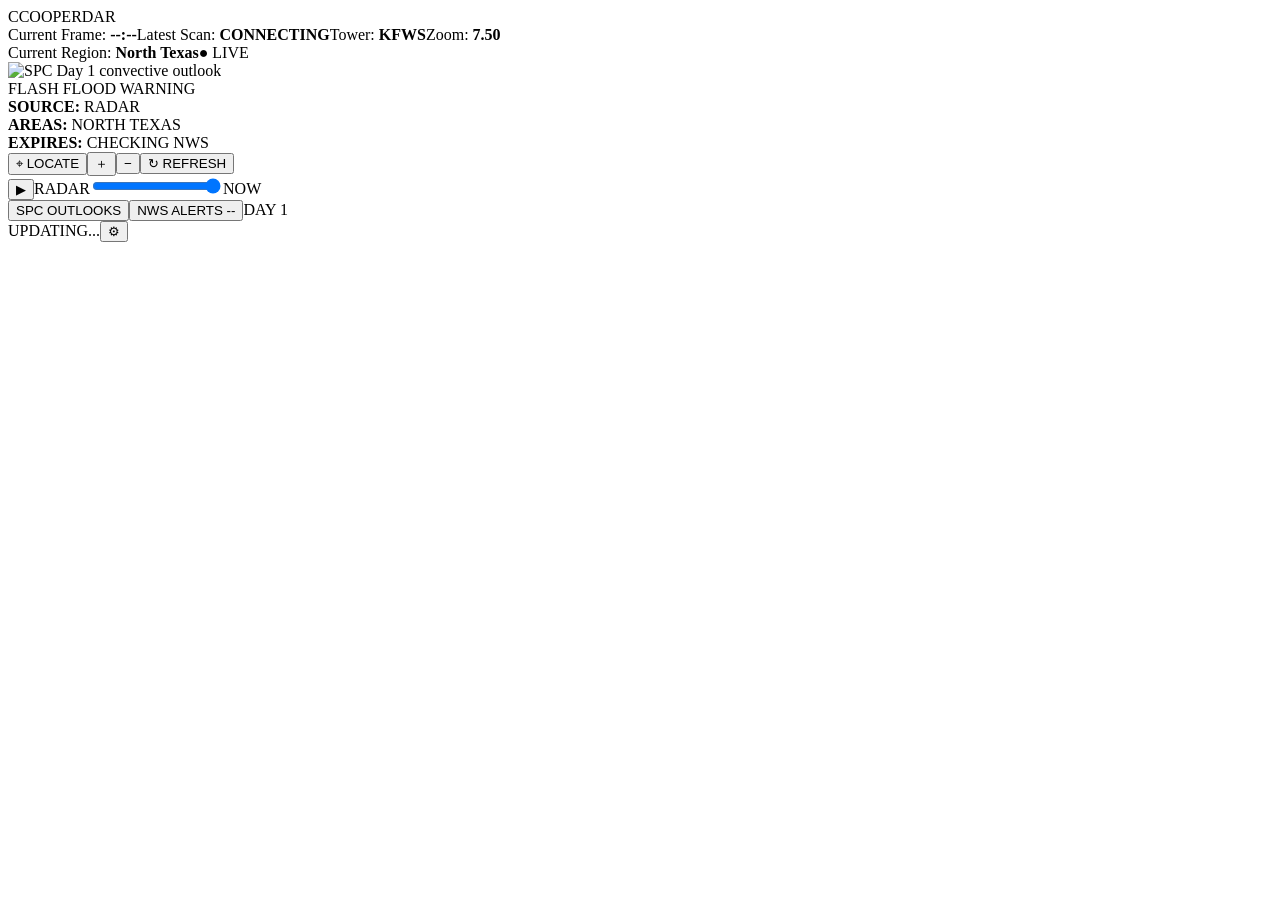
==== index.html @ 6b5b5493 "Add files via upload" ====
<!doctype html>
<html lang="en">
<head>
	<meta charset="utf-8">
	<meta name="viewport" content="width=device-width, initial-scale=1">
	<title>Cooperdar | Live radar</title>
	<link rel="preconnect" href="https://fonts.googleapis.com">
	<link rel="preconnect" href="https://fonts.gstatic.com" crossorigin>
	<link href="https://fonts.googleapis.com/css2?family=DM+Mono:wght@400;500&family=Manrope:wght@400;500;600;700;800&display=swap" rel="stylesheet">
	<link rel="stylesheet" href="css/styles.css">
	<link href="https://unpkg.com/maplibre-gl@4.7.1/dist/maplibre-gl.css" rel="stylesheet">
</head>
<body>
	<main class="radar-app">
		<header class="radar-header"><div class="brand"><span class="brand-mark">C</span><span>COOPER<span class="brand-accent">DAR</span></span></div><div class="header-readout"><span>Current Frame: <b id="frame-time">--:--</b></span><span>Latest Scan: <b id="scan-time">CONNECTING</b></span><span>Tower: <b>KFWS</b></span><span>Zoom: <b id="zoom-level">7.50</b></span></div><div class="header-location">Current Region: <b>North Texas</b><span class="live-status">● LIVE</span></div></header>
		<section class="radar-view" aria-label="Live weather radar map">
			<div id="map" class="map"></div><img id="spc-overlay" class="spc-overlay" src="https://www.spc.noaa.gov/products/outlook/day1otlk.png" alt="SPC Day 1 convective outlook">
			<div class="warning-box"><div class="warning-title">FLASH FLOOD WARNING</div><div class="warning-row"><b>SOURCE:</b> RADAR</div><div class="warning-row"><b>AREAS:</b> NORTH TEXAS</div><div class="warning-row"><b>EXPIRES:</b> <span id="warning-expiry">CHECKING NWS</span></div></div>
			<div class="radar-controls"><button id="locate-button" type="button">⌖ <span>LOCATE</span></button><button id="zoom-in" type="button">＋</button><button id="zoom-out" type="button">−</button><button id="refresh-button" type="button">↻ <span>REFRESH</span></button></div>
		</section>
		<footer class="radar-footer"><div class="footer-group"><button id="play-button" class="play-button" type="button" aria-label="Play radar animation">▶</button><span class="footer-label">RADAR</span><input id="timeline" type="range" min="0" max="8" value="8"><span id="timeline-time" class="mono">NOW</span></div><div class="footer-group outlook-group"><button id="spc-button" class="footer-tab active" type="button">SPC OUTLOOKS</button><button id="alerts-button" class="footer-tab" type="button">NWS ALERTS <span id="alert-count" class="count">--</span></button><span class="outlook-day">DAY 1</span></div><div class="footer-group footer-right"><span class="live-dot"></span><span id="updated-label">UPDATING...</span><button type="button">⚙</button></div></footer>
	</main>
	<script src="https://unpkg.com/maplibre-gl@4.7.1/dist/maplibre-gl.js"></script>
	<script src="js/map.js"></script>
</body>
</html>
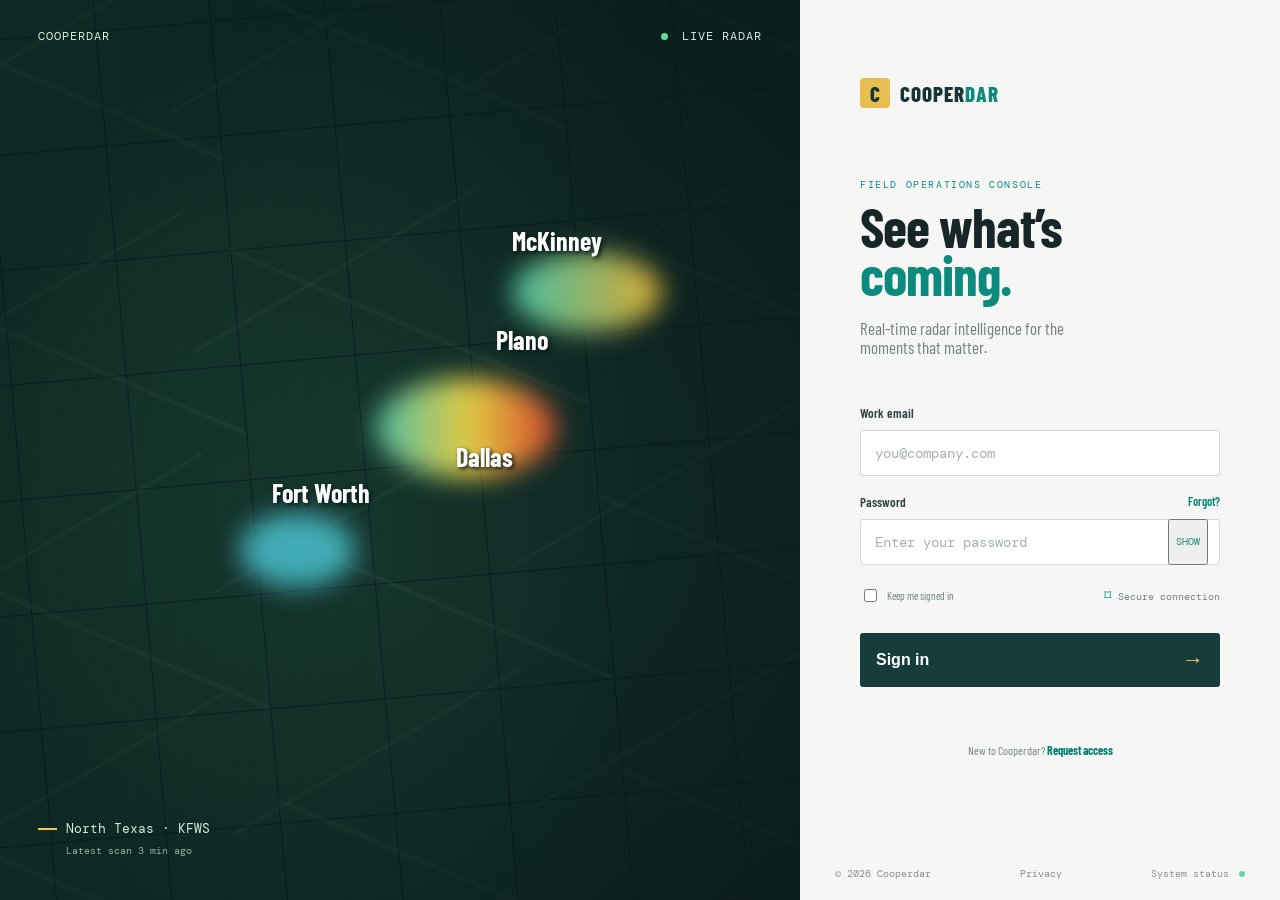
==== commit 0e72c18a: "Add initial HTML structure for login page" ====
--- a/index.html
+++ b/index.html
@@ -1,26 +1,39 @@
-<!doctype html>
-<html lang="en">
-<head>
-	<meta charset="utf-8">
-	<meta name="viewport" content="width=device-width, initial-scale=1">
-	<title>Cooperdar | Live radar</title>
-	<link rel="preconnect" href="https://fonts.googleapis.com">
-	<link rel="preconnect" href="https://fonts.gstatic.com" crossorigin>
-	<link href="https://fonts.googleapis.com/css2?family=DM+Mono:wght@400;500&family=Manrope:wght@400;500;600;700;800&display=swap" rel="stylesheet">
-	<link rel="stylesheet" href="css/styles.css">
-	<link href="https://unpkg.com/maplibre-gl@4.7.1/dist/maplibre-gl.css" rel="stylesheet">
-</head>
-<body>
-	<main class="radar-app">
-		<header class="radar-header"><div class="brand"><span class="brand-mark">C</span><span>COOPER<span class="brand-accent">DAR</span></span></div><div class="header-readout"><span>Current Frame: <b id="frame-time">--:--</b></span><span>Latest Scan: <b id="scan-time">CONNECTING</b></span><span>Tower: <b>KFWS</b></span><span>Zoom: <b id="zoom-level">7.50</b></span></div><div class="header-location">Current Region: <b>North Texas</b><span class="live-status">● LIVE</span></div></header>
-		<section class="radar-view" aria-label="Live weather radar map">
-			<div id="map" class="map"></div><img id="spc-overlay" class="spc-overlay" src="https://www.spc.noaa.gov/products/outlook/day1otlk.png" alt="SPC Day 1 convective outlook">
-			<div class="warning-box"><div class="warning-title">FLASH FLOOD WARNING</div><div class="warning-row"><b>SOURCE:</b> RADAR</div><div class="warning-row"><b>AREAS:</b> NORTH TEXAS</div><div class="warning-row"><b>EXPIRES:</b> <span id="warning-expiry">CHECKING NWS</span></div></div>
-			<div class="radar-controls"><button id="locate-button" type="button">⌖ <span>LOCATE</span></button><button id="zoom-in" type="button">＋</button><button id="zoom-out" type="button">−</button><button id="refresh-button" type="button">↻ <span>REFRESH</span></button></div>
-		</section>
-		<footer class="radar-footer"><div class="footer-group"><button id="play-button" class="play-button" type="button" aria-label="Play radar animation">▶</button><span class="footer-label">RADAR</span><input id="timeline" type="range" min="0" max="8" value="8"><span id="timeline-time" class="mono">NOW</span></div><div class="footer-group outlook-group"><button id="spc-button" class="footer-tab active" type="button">SPC OUTLOOKS</button><button id="alerts-button" class="footer-tab" type="button">NWS ALERTS <span id="alert-count" class="count">--</span></button><span class="outlook-day">DAY 1</span></div><div class="footer-group footer-right"><span class="live-dot"></span><span id="updated-label">UPDATING...</span><button type="button">⚙</button></div></footer>
-	</main>
-	<script src="https://unpkg.com/maplibre-gl@4.7.1/dist/maplibre-gl.js"></script>
-	<script src="js/map.js"></script>
-</body>
-</html>
+<!doctype html>
+<html lang="en">
+<head>
+	<meta charset="utf-8">
+	<meta name="viewport" content="width=device-width, initial-scale=1">
+	<title>Cooperdar | Sign in</title>
+	<link rel="preconnect" href="https://fonts.googleapis.com">
+	<link rel="preconnect" href="https://fonts.gstatic.com" crossorigin>
+	<link href="https://fonts.googleapis.com/css2?family=Barlow+Condensed:wght@500;600;700;800&family=DM+Mono:wght@400;500&display=swap" rel="stylesheet">
+	<link rel="stylesheet" href="css/login.css">
+</head>
+<body>
+	<main class="login-page">
+		<section class="radar-preview" aria-label="Cooperdar live radar preview">
+			<div class="preview-map"></div>
+			<div class="preview-wash"></div>
+			<div class="preview-top"><span>COOPERDAR</span><span><i></i> LIVE RADAR</span></div>
+			<div class="preview-label fort-worth">Fort Worth</div><div class="preview-label dallas">Dallas</div><div class="preview-label plano">Plano</div><div class="preview-label mckinney">McKinney</div>
+			<div class="preview-storm storm-one"></div><div class="preview-storm storm-two"></div><div class="preview-storm storm-three"></div>
+			<div class="preview-caption"><span class="caption-line"></span><span>North Texas · KFWS</span><small>Latest scan 3 min ago</small></div>
+		</section>
+		<section class="login-panel">
+			<div class="login-content">
+				<div class="login-brand"><span class="brand-mark">C</span><span>COOPER<span>DAR</span></span></div>
+				<div class="login-heading"><p class="eyebrow">FIELD OPERATIONS CONSOLE</p><h1>See what’s<br><em>coming.</em></h1><p class="intro">Real-time radar intelligence for the moments that matter.</p></div>
+				<form id="login-form" novalidate>
+					<label for="email">Work email</label><input id="email" name="email" type="email" autocomplete="email" placeholder="you@company.com" required>
+					<label for="password">Password <a href="#reset">Forgot?</a></label><div class="password-field"><input id="password" name="password" type="password" autocomplete="current-password" placeholder="Enter your password" required><button id="toggle-password" type="button" aria-label="Show password">SHOW</button></div>
+					<div class="form-options"><label class="check-label"><input type="checkbox" name="remember"><span>Keep me signed in</span></label><span class="secure"><span class="lock">⌑</span> Secure connection</span></div>
+					<button class="submit-button" type="submit">Sign in <span>→</span></button><p id="form-message" class="form-message" role="status"></p>
+				</form>
+				<p class="request-access">New to Cooperdar? <a href="#request">Request access</a></p>
+			</div>
+			<footer class="login-footer"><span>© 2026 Cooperdar</span><span>Privacy</span><span>System status <i></i></span></footer>
+		</section>
+	</main>
+	<script src="js/login.js"></script>
+</body>
+</html>
--- a/css/login.css
+++ b/css/login.css
@@ -0,0 +1,2 @@
+*{box-sizing:border-box}html,body{margin:0;min-height:100%;background:#101516;color:#f4f7f4;font-family:'Barlow Condensed',Arial,sans-serif}.login-page{min-height:100vh;display:grid;grid-template-columns:minmax(0,1.25fr) minmax(430px,.75fr)}.radar-preview{position:relative;overflow:hidden;min-height:100vh;background:#204d3c}.preview-map{position:absolute;inset:-4%;background-color:#204d3c;background-image:linear-gradient(28deg,transparent 44%,#8fbf9c28 45%,transparent 46%),linear-gradient(155deg,transparent 52%,#8fbf9c24 53%,transparent 54%),linear-gradient(90deg,#0b242d 1px,transparent 1px),linear-gradient(#0b242d 1px,transparent 1px);background-size:300px 240px,260px 210px,100px 100px,100px 100px;transform:rotate(-5deg) scale(1.15)}.preview-wash{position:absolute;inset:0;background:linear-gradient(90deg,#07161824,#071618aa 80%),radial-gradient(ellipse at 58% 55%,transparent 0 18%,#05181799 75%)}.preview-top{position:absolute;top:28px;left:38px;right:38px;display:flex;justify-content:space-between;font:12px 'DM Mono',monospace;letter-spacing:1px;color:#d8ebdf}.preview-top i,.login-footer i{display:inline-block;width:7px;height:7px;border-radius:50%;background:#65d99d;margin-right:6px}.preview-label{position:absolute;color:#fff;font-size:26px;font-weight:700;text-shadow:2px 2px 4px #061717;z-index:1}.fort-worth{left:34%;top:53%}.dallas{left:57%;top:49%}.plano{left:62%;top:36%}.mckinney{left:64%;top:25%}.preview-storm{position:absolute;border-radius:50%;filter:blur(13px);opacity:.9}.storm-one{width:180px;height:100px;left:47%;top:42%;background:linear-gradient(90deg,#56cfb6,#f6db44 52%,#ed482c)}.storm-two{width:115px;height:74px;left:30%;top:57%;background:#47b9c5}.storm-three{width:150px;height:80px;left:64%;top:28%;background:linear-gradient(90deg,#4bceb1,#f2b934)}.preview-caption{position:absolute;left:38px;bottom:43px;display:grid;grid-template-columns:28px auto;color:#d4e8df;font:13px 'DM Mono',monospace}.preview-caption small{grid-column:2;color:#8fb4a6;margin-top:7px;font-size:10px}.caption-line{width:19px;height:2px;margin-top:8px;background:#f0ca58}.login-panel{display:flex;flex-direction:column;background:#f6f7f4;color:#1b292a}.login-content{width:min(360px,calc(100% - 80px));margin:auto}.login-brand{display:flex;align-items:center;gap:10px;color:#183536;font-size:21px;font-weight:800;letter-spacing:1px}.brand-mark{display:grid;place-items:center;width:30px;height:30px;border-radius:4px;background:#e8bd51;color:#183536}.login-brand>span:last-child>span{color:#0d8a7e}.eyebrow{margin:70px 0 12px;color:#0b887e;font:10px 'DM Mono',monospace;letter-spacing:1.6px}.login-heading h1{margin:0;color:#172729;font-size:55px;line-height:.87;letter-spacing:-1px}.login-heading h1 em{color:#0a8b7e;font-style:normal}.intro{max-width:250px;margin:20px 0 38px;color:#738084;font-size:17px;line-height:1.15}form{display:grid;gap:9px}form>label{margin-top:9px;color:#304244;font-size:13px;font-weight:600}form>label a{float:right;color:#087f78;text-decoration:none;font-size:12px}.password-field{position:relative}.password-field input{padding-right:58px}.password-field button{position:absolute;right:12px;top:0;height:100%;color:#16877c;font:10px 'DM Mono',monospace}.login-panel input:not([type=checkbox]){width:100%;border:1px solid #d1dad8;border-radius:3px;background:#fff;padding:13px 14px;color:#1b292a;font:14px 'DM Mono',monospace;outline:none}.login-panel input:not([type=checkbox]):focus{border-color:#168a80;box-shadow:0 0 0 3px #168a8017}.login-panel input::placeholder{color:#a6b1b0}.form-options{display:flex;justify-content:space-between;align-items:center;margin:12px 0 19px;color:#718080;font-size:11px}.check-label{display:flex;align-items:center;gap:7px}.check-label input{accent-color:#087f78}.secure{font:10px 'DM Mono',monospace}.lock{color:#0a8b7e;font-size:14px}.submit-button{display:flex;justify-content:space-between;align-items:center;border:0;border-radius:3px;background:#173c3c;color:#fff;padding:14px 16px;font-size:16px;font-weight:700}.submit-button span{color:#edc45b;font-size:22px}.submit-button:hover{background:#0b7771}.form-message{min-height:16px;margin:3px 0 0;color:#b4553e;font:11px 'DM Mono',monospace}.request-access{margin-top:28px;color:#768281;font-size:12px;text-align:center}.request-access a{color:#087f78;font-weight:700;text-decoration:none}.login-footer{display:flex;justify-content:space-between;padding:20px 35px;color:#85908f;font:10px 'DM Mono',monospace}.login-footer i{width:6px;height:6px;margin:0 0 0 4px}
+@media(max-width:800px){.login-page{grid-template-columns:1fr}.radar-preview{min-height:220px;height:30vh}.preview-top{top:18px;left:20px;right:20px}.preview-caption{left:20px;bottom:20px}.preview-label{font-size:18px}.login-content{width:min(390px,calc(100% - 48px));padding:42px 0}.eyebrow{margin-top:35px}.login-footer{padding:16px 24px}.login-footer span:nth-child(2){display:none}}
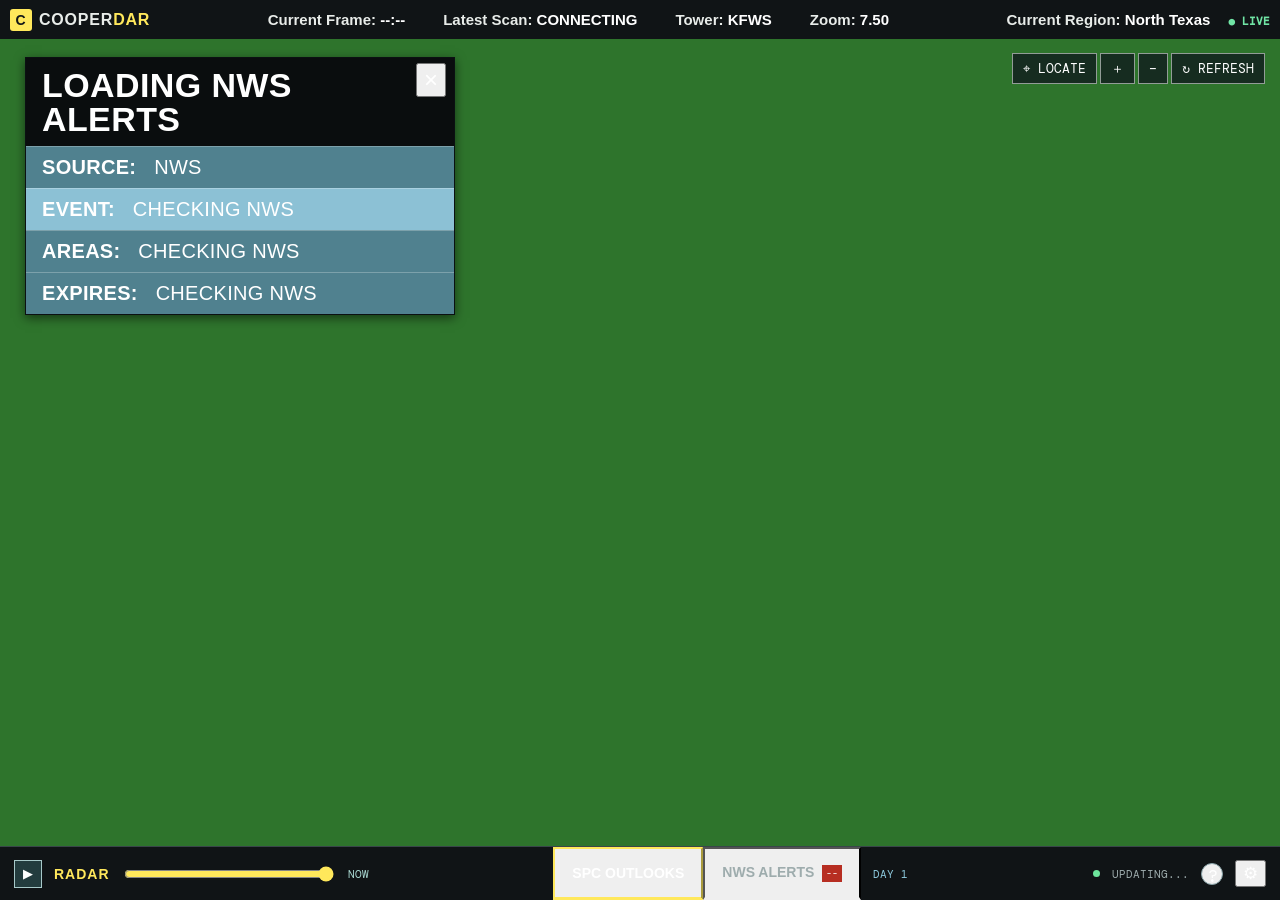
==== commit 4bcef073: "Rename radar.html to index.html" ====
--- a/index.html
+++ b/index.html
@@ -3,37 +3,25 @@
 <head>
 	<meta charset="utf-8">
 	<meta name="viewport" content="width=device-width, initial-scale=1">
-	<title>Cooperdar | Sign in</title>
+	<title>Cooperdar | Live radar</title>
 	<link rel="preconnect" href="https://fonts.googleapis.com">
 	<link rel="preconnect" href="https://fonts.gstatic.com" crossorigin>
-	<link href="https://fonts.googleapis.com/css2?family=Barlow+Condensed:wght@500;600;700;800&family=DM+Mono:wght@400;500&display=swap" rel="stylesheet">
-	<link rel="stylesheet" href="css/login.css">
+	<link href="https://fonts.googleapis.com/css2?family=DM+Mono:wght@400;500&family=Manrope:wght@400;500;600;700;800&display=swap" rel="stylesheet">
+	<link rel="stylesheet" href="css/styles.css">
+	<link href="https://unpkg.com/maplibre-gl@4.7.1/dist/maplibre-gl.css" rel="stylesheet">
 </head>
 <body>
-	<main class="login-page">
-		<section class="radar-preview" aria-label="Cooperdar live radar preview">
-			<div class="preview-map"></div>
-			<div class="preview-wash"></div>
-			<div class="preview-top"><span>COOPERDAR</span><span><i></i> LIVE RADAR</span></div>
-			<div class="preview-label fort-worth">Fort Worth</div><div class="preview-label dallas">Dallas</div><div class="preview-label plano">Plano</div><div class="preview-label mckinney">McKinney</div>
-			<div class="preview-storm storm-one"></div><div class="preview-storm storm-two"></div><div class="preview-storm storm-three"></div>
-			<div class="preview-caption"><span class="caption-line"></span><span>North Texas · KFWS</span><small>Latest scan 3 min ago</small></div>
+	<main class="radar-app">
+		<header class="radar-header"><div class="brand"><span class="brand-mark">C</span><span>COOPER<span class="brand-accent">DAR</span></span></div><div class="header-readout"><span>Current Frame: <b id="frame-time">--:--</b></span><span>Latest Scan: <b id="scan-time">CONNECTING</b></span><span>Tower: <b>KFWS</b></span><span>Zoom: <b id="zoom-level">7.50</b></span></div><div class="header-location">Current Region: <b>North Texas</b><span class="live-status">● LIVE</span></div></header>
+		<section class="radar-view" aria-label="Live weather radar map">
+			<div id="map" class="map"></div><img id="spc-overlay" class="spc-overlay" src="https://www.spc.noaa.gov/products/outlook/day1otlk.png" alt="SPC Day 1 convective outlook">
+			<div id="alert-info" class="warning-box alert-info"><button id="close-alert" class="close-alert" type="button" aria-label="Close alert information">×</button><div id="warning-title" class="warning-title">LOADING NWS ALERTS</div><div class="warning-row"><b>SOURCE:</b> NWS</div><div class="warning-row"><b>EVENT:</b> <span id="warning-event">CHECKING NWS</span></div><div class="warning-row"><b>AREAS:</b> <span id="warning-areas">CHECKING NWS</span></div><div class="warning-row"><b>EXPIRES:</b> <span id="warning-expiry">CHECKING NWS</span></div></div>
+			<div class="radar-controls"><button id="locate-button" type="button">⌖ <span>LOCATE</span></button><button id="zoom-in" type="button">＋</button><button id="zoom-out" type="button">−</button><button id="refresh-button" type="button">↻ <span>REFRESH</span></button></div>
 		</section>
-		<section class="login-panel">
-			<div class="login-content">
-				<div class="login-brand"><span class="brand-mark">C</span><span>COOPER<span>DAR</span></span></div>
-				<div class="login-heading"><p class="eyebrow">FIELD OPERATIONS CONSOLE</p><h1>See what’s<br><em>coming.</em></h1><p class="intro">Real-time radar intelligence for the moments that matter.</p></div>
-				<form id="login-form" novalidate>
-					<label for="email">Work email</label><input id="email" name="email" type="email" autocomplete="email" placeholder="you@company.com" required>
-					<label for="password">Password <a href="#reset">Forgot?</a></label><div class="password-field"><input id="password" name="password" type="password" autocomplete="current-password" placeholder="Enter your password" required><button id="toggle-password" type="button" aria-label="Show password">SHOW</button></div>
-					<div class="form-options"><label class="check-label"><input type="checkbox" name="remember"><span>Keep me signed in</span></label><span class="secure"><span class="lock">⌑</span> Secure connection</span></div>
-					<button class="submit-button" type="submit">Sign in <span>→</span></button><p id="form-message" class="form-message" role="status"></p>
-				</form>
-				<p class="request-access">New to Cooperdar? <a href="#request">Request access</a></p>
-			</div>
-			<footer class="login-footer"><span>© 2026 Cooperdar</span><span>Privacy</span><span>System status <i></i></span></footer>
-		</section>
+		<footer class="radar-footer"><div class="footer-group"><button id="play-button" class="play-button" type="button" aria-label="Play radar animation">▶</button><span class="footer-label">RADAR</span><input id="timeline" type="range" min="0" max="8" value="8"><span id="timeline-time" class="mono">NOW</span></div><div class="footer-group outlook-group"><button id="spc-button" class="footer-tab active" type="button">SPC OUTLOOKS</button><button id="alerts-button" class="footer-tab" type="button">NWS ALERTS <span id="alert-count" class="count">--</span></button><span class="outlook-day">DAY 1</span></div><div class="footer-group footer-right"><span class="live-dot"></span><span id="updated-label">UPDATING...</span><button id="start-scene-tour-button" class="tour-launcher" type="button" aria-label="Cycle alerts" title="Cycle alerts">?</button><button type="button">⚙</button></div></footer>
 	</main>
-	<script src="js/login.js"></script>
+	<script src="https://unpkg.com/maplibre-gl@4.7.1/dist/maplibre-gl.js"></script>
+	<script src="js/map.js"></script>
+	<script src="js/tour.js?v=warning-tour"></script>
 </body>
 </html>
--- a/css/styles.css
+++ b/css/styles.css
@@ -0,0 +1,9 @@
+.radar-view>.map.maplibregl-map{position:absolute!important;inset:0!important;width:100%!important;height:100%!important}
+.hidden{display:none!important}
+.tour-launcher{width:22px;height:22px;border:1px solid #8aa4a9;border-radius:50%;color:#fff;font:12px 'DM Mono',monospace}.tour-backdrop{position:fixed;inset:0;background:#0008;z-index:20;pointer-events:none}.tour-highlight{position:fixed;z-index:21;border:2px solid var(--yellow);border-radius:5px;box-shadow:0 0 0 5px #ffe85b33,0 0 28px #ffe85b99;pointer-events:none;transition:all .3s ease}.tour-card{position:fixed;z-index:22;width:min(330px,calc(100vw - 28px));padding:18px;background:#10191b;color:#fff;border:1px solid #6c969b;box-shadow:0 12px 35px #000b;transition:opacity .22s ease,transform .22s ease}.tour-card.is-entering{opacity:0;transform:translateY(8px)}.tour-kicker{color:var(--yellow);font:10px 'DM Mono',monospace;letter-spacing:1px}.tour-card h2{margin:8px 0 6px;font-size:25px;line-height:1}.tour-card p{margin:0;color:#c2d1d0;font:13px Arial,sans-serif;line-height:1.4}.tour-card-footer{display:flex;align-items:center;justify-content:space-between;margin-top:19px}.tour-progress{color:#91a9aa;font:10px 'DM Mono',monospace}.tour-next{padding:9px 13px;background:var(--yellow);color:#111;font-weight:700}.tour-skip{color:#a9bdbc;font-size:11px;margin-right:9px}.tour-close{position:absolute;right:8px;top:6px;color:#9eb4b1;font-size:20px}.tour-card[data-placement=top]{transform:translateY(-100%);margin-top:-14px}.tour-card[data-placement=bottom]{margin-top:14px}
+.alert-info{transition:transform .28s ease,opacity .28s ease;transform-origin:top left}.alert-info.is-hidden{opacity:0;transform:translateY(-18px) scale(.96);pointer-events:none}.close-alert{position:absolute;right:8px;top:5px;color:#fff;font:24px Arial,sans-serif;z-index:1}.alert-info .warning-row{padding-right:35px}.maplibregl-canvas-container{cursor:crosshair}.maplibregl-canvas-container.alert-hover{cursor:pointer}
+@import url('https://fonts.googleapis.com/css2?family=Barlow+Condensed:wght@500;600;700;800&family=DM+Mono:wght@400;500&display=swap');
+.map{position:absolute;inset:0}.maplibregl-canvas{outline:none}.maplibregl-ctrl-attrib{font:10px Arial,sans-serif;background:#111b1dcc!important;color:#fff}.maplibregl-ctrl-attrib a{color:#fff}.radar-view>.radar-grid,.radar-view>.spc-overlay,.radar-view>.map-copy,.radar-view>.warning-box,.radar-view>.radar-controls,.radar-view>.radar-legend,.radar-view>.radar-attribution{z-index:2}
+:root{--black:#101416;--cyan:#8fcde1;--line:#8aa4a9;--yellow:#ffe85b;--red:#f02d19}*{box-sizing:border-box}html,body{margin:0;width:100%;height:100%;overflow:hidden;background:#111;color:#fff;font-family:'Barlow Condensed',Arial,sans-serif}.radar-app{width:100%;height:100vh;display:flex;flex-direction:column;min-width:320px;background:#132c2d}.radar-header{height:39px;display:flex;align-items:center;justify-content:space-between;gap:18px;padding:0 10px;background:#101416;color:#e8ece9;font-size:15px;font-weight:600;z-index:10}.brand{display:flex;align-items:center;gap:7px;font-size:16px;letter-spacing:.8px;white-space:nowrap}.brand-mark{display:grid;place-items:center;width:22px;height:22px;background:var(--yellow);color:#121718;border-radius:3px;font-size:14px;font-weight:800}.brand-accent{color:var(--yellow)}.header-readout{display:flex;gap:38px;flex:1;justify-content:center;white-space:nowrap}.header-readout b,.header-location b{color:#fff}.header-location{white-space:nowrap}.live-status{color:#70e5a5;margin-left:18px;font-family:'DM Mono',monospace;font-size:11px}.radar-view{position:relative;display:block;flex:1;width:100%;min-height:0;overflow:hidden;background:#2e742c}.radar-tiles{position:absolute;inset:0;overflow:hidden;background:#367e32;filter:saturate(1.5) contrast(1.12);opacity:.94;transform:scale(1.08);transform-origin:center}.radar-tile{position:absolute;width:256px;height:256px}.radar-grid{position:absolute;inset:0;background-image:linear-gradient(#ffffff28 1px,transparent 1px),linear-gradient(90deg,#ffffff28 1px,transparent 1px);background-size:140px 110px;opacity:.22;pointer-events:none}.spc-overlay{position:absolute;inset:0;width:100%;height:100%;object-fit:contain;opacity:0;mix-blend-mode:multiply;pointer-events:none}.spc-visible .spc-overlay{opacity:.7}.map-copy{position:absolute;inset:0;text-shadow:1px 2px 2px #000;font-size:22px;font-weight:700}.place{position:absolute}.fort-worth{left:31%;top:47%}.dallas{left:52%;top:45%}.plano{left:59%;top:34%}.mckinney{left:61%;top:23%}.kaufman{left:66%;top:58%}.waxahachie{left:48%;top:71%}.denton{left:42%;top:29%}.warning-box{position:absolute;left:25px;top:18px;width:430px;background:#548399e8;box-shadow:0 3px 10px #0008;border:1px solid #0b1112}.warning-title{padding:10px 16px;background:#0a0d0e;font-size:34px;line-height:1;font-weight:800;letter-spacing:.4px}.warning-row{padding:9px 16px;border-top:1px solid #ffffff40;font-size:20px;line-height:1.15;letter-spacing:.3px}.warning-row:nth-child(2),.warning-row:nth-child(4){background:#9bd1e8cc}.warning-row b{margin-right:12px}.radar-controls{position:absolute;right:15px;top:14px;display:flex;gap:3px}.radar-controls button{height:31px;padding:0 10px;border:1px solid #ffffff88;background:#111b1dcc;color:#fff;font-family:'DM Mono',monospace;font-size:13px}.radar-controls button:hover{background:#fff;color:#111}.radar-legend{position:absolute;bottom:18px;left:17px;width:165px;padding:9px 10px;background:#111b1dcc;border:1px solid #ffffff66;font:12px 'DM Mono',monospace}.legend-bar{height:9px;margin:8px 0 4px;background:linear-gradient(90deg,#326fd1,#3de1d0,#4fcc35,#ffed00,#ff7b00,#e90000,#c500a3)}.legend-labels{display:flex;justify-content:space-between;font-size:10px}.radar-attribution{position:absolute;right:10px;bottom:5px;color:#fff;font:10px Arial,sans-serif;text-shadow:1px 1px #000}.radar-footer{height:54px;display:flex;align-items:center;justify-content:space-between;gap:20px;padding:0 14px;background:#101416;border-top:1px solid #39464a;font-size:14px}.footer-group{display:flex;align-items:center;gap:12px;min-width:0}.play-button{width:28px;height:28px;border:1px solid #a7c9c9;background:#233c3e;color:#fff}.footer-label{color:var(--yellow);font-weight:700;letter-spacing:1px}.mono{font:11px 'DM Mono',monospace;color:#a8d7d0}.footer-group input{width:210px;accent-color:var(--yellow)}.outlook-group{height:100%;gap:0}.footer-tab{height:100%;padding:0 17px;color:#9eacad;font-size:14px;font-weight:700;border-bottom:3px solid transparent}.footer-tab.active,.footer-tab:hover{color:#fff;border-color:var(--yellow)}.count{display:inline-grid;place-items:center;margin-left:4px;min-width:19px;height:17px;padding:0 4px;background:#b72e22;color:#fff;font:10px 'DM Mono',monospace}.outlook-day{padding-left:12px;color:var(--cyan);font:11px 'DM Mono',monospace}.footer-right{font:11px 'DM Mono',monospace;color:#9eacad}.live-dot{width:7px;height:7px;border-radius:50%;background:#6de59c}.footer-right button{color:#fff;font-size:17px}
++@media(max-width:900px){.header-readout{gap:12px;font-size:12px}.header-readout span:nth-child(n+3),.header-location{display:none}.warning-box{left:14px;top:14px;width:min(430px,calc(100% - 28px))}.warning-title{font-size:27px}.warning-row{font-size:16px}.map-copy{font-size:17px}.footer-group input{width:120px}.footer-tab{padding:0 8px;font-size:12px}.outlook-day{display:none}}
++@media(max-width:560px){.radar-header{height:34px}.brand{font-size:13px}.header-readout{justify-content:flex-end;font-size:10px}.header-readout span:first-child{display:none}.radar-controls button span{display:none}.warning-box{top:12px;width:calc(100% - 24px)}.warning-title{font-size:24px}.warning-row{font-size:14px;padding:7px 10px}.map-copy{font-size:14px}.radar-footer{height:48px;padding:0 7px;gap:5px}.footer-label{display:none}.footer-group input{width:92px}.outlook-group{position:absolute;left:0;bottom:48px;height:35px;background:#101416;width:100%;justify-content:center}.footer-tab{font-size:11px}.footer-right{margin-left:auto}.footer-right #updated-label{display:none}.radar-legend{bottom:10px;left:8px}.radar-attribution{display:none}}
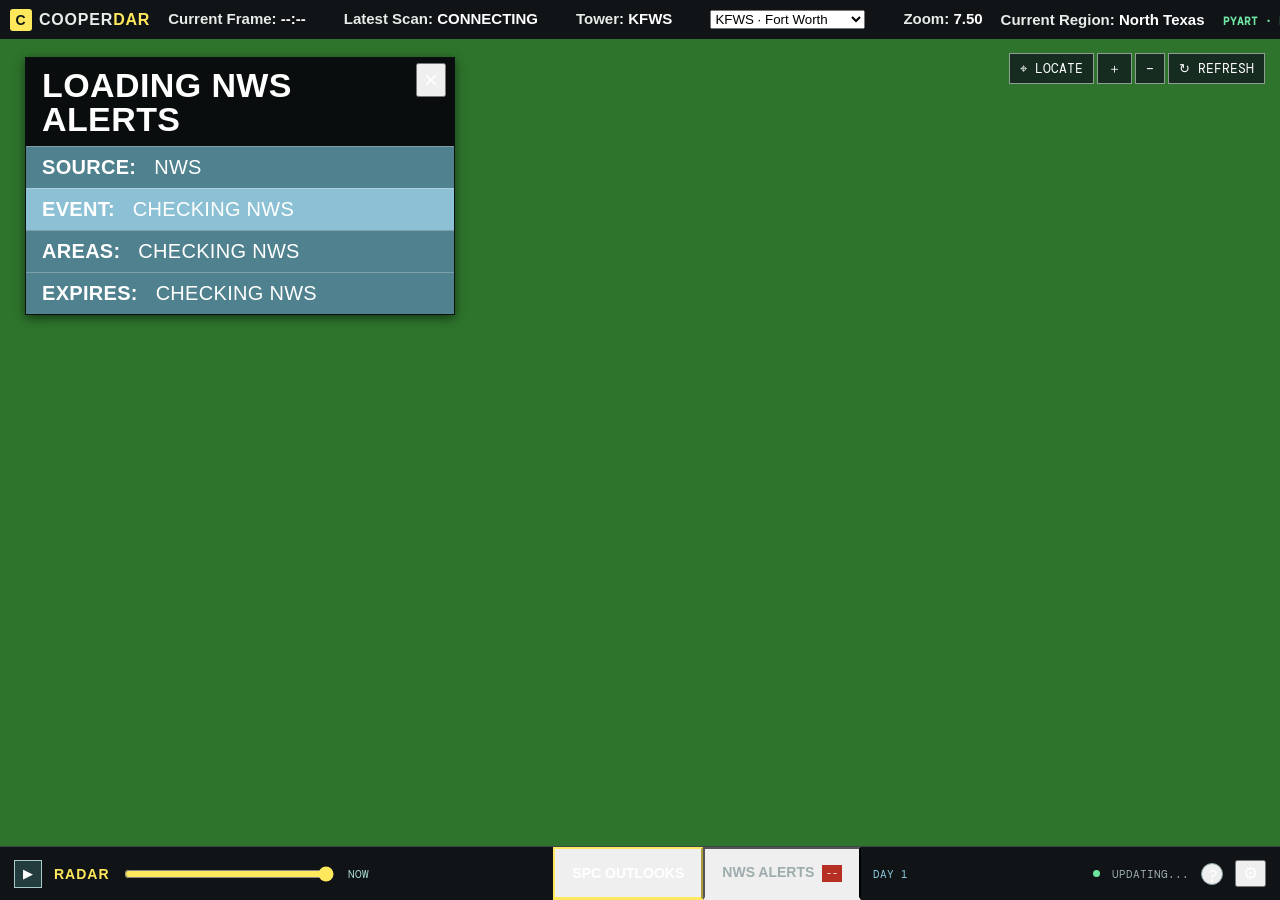
==== commit 3e098a89: "Rename Index.html to index.html" ====
--- a/index.html
+++ b/index.html
@@ -12,7 +12,7 @@
 </head>
 <body>
 	<main class="radar-app">
-		<header class="radar-header"><div class="brand"><span class="brand-mark">C</span><span>COOPER<span class="brand-accent">DAR</span></span></div><div class="header-readout"><span>Current Frame: <b id="frame-time">--:--</b></span><span>Latest Scan: <b id="scan-time">CONNECTING</b></span><span>Tower: <b>KFWS</b></span><span>Zoom: <b id="zoom-level">7.50</b></span></div><div class="header-location">Current Region: <b>North Texas</b><span class="live-status">● LIVE</span></div></header>
+		<header class="radar-header"><div class="brand"><span class="brand-mark">C</span><span>COOPER<span class="brand-accent">DAR</span></span></div><div class="header-readout"><span>Current Frame: <b id="frame-time">--:--</b></span><span>Latest Scan: <b id="scan-time">CONNECTING</b></span><span>Tower: <b id="tower-site">KFWS</b></span><span class="site-picker"><select id="radar-site-select" aria-label="Choose MRMS radar site"></select></span><span>Zoom: <b id="zoom-level">7.50</b></span></div><div class="header-location">Current Region: <b id="current-region-label">North Texas</b><span id="site-status" class="live-status">PYART · KFWS</span></div></header>
 		<section class="radar-view" aria-label="Live weather radar map">
 			<div id="map" class="map"></div><img id="spc-overlay" class="spc-overlay" src="https://www.spc.noaa.gov/products/outlook/day1otlk.png" alt="SPC Day 1 convective outlook">
 			<div id="alert-info" class="warning-box alert-info"><button id="close-alert" class="close-alert" type="button" aria-label="Close alert information">×</button><div id="warning-title" class="warning-title">LOADING NWS ALERTS</div><div class="warning-row"><b>SOURCE:</b> NWS</div><div class="warning-row"><b>EVENT:</b> <span id="warning-event">CHECKING NWS</span></div><div class="warning-row"><b>AREAS:</b> <span id="warning-areas">CHECKING NWS</span></div><div class="warning-row"><b>EXPIRES:</b> <span id="warning-expiry">CHECKING NWS</span></div></div>
@@ -21,6 +21,7 @@
 		<footer class="radar-footer"><div class="footer-group"><button id="play-button" class="play-button" type="button" aria-label="Play radar animation">▶</button><span class="footer-label">RADAR</span><input id="timeline" type="range" min="0" max="8" value="8"><span id="timeline-time" class="mono">NOW</span></div><div class="footer-group outlook-group"><button id="spc-button" class="footer-tab active" type="button">SPC OUTLOOKS</button><button id="alerts-button" class="footer-tab" type="button">NWS ALERTS <span id="alert-count" class="count">--</span></button><span class="outlook-day">DAY 1</span></div><div class="footer-group footer-right"><span class="live-dot"></span><span id="updated-label">UPDATING...</span><button id="start-scene-tour-button" class="tour-launcher" type="button" aria-label="Cycle alerts" title="Cycle alerts">?</button><button type="button">⚙</button></div></footer>
 	</main>
 	<script src="https://unpkg.com/maplibre-gl@4.7.1/dist/maplibre-gl.js"></script>
+	<script src="js/mrms.js"></script>
 	<script src="js/map.js"></script>
 	<script src="js/tour.js?v=warning-tour"></script>
 </body>
